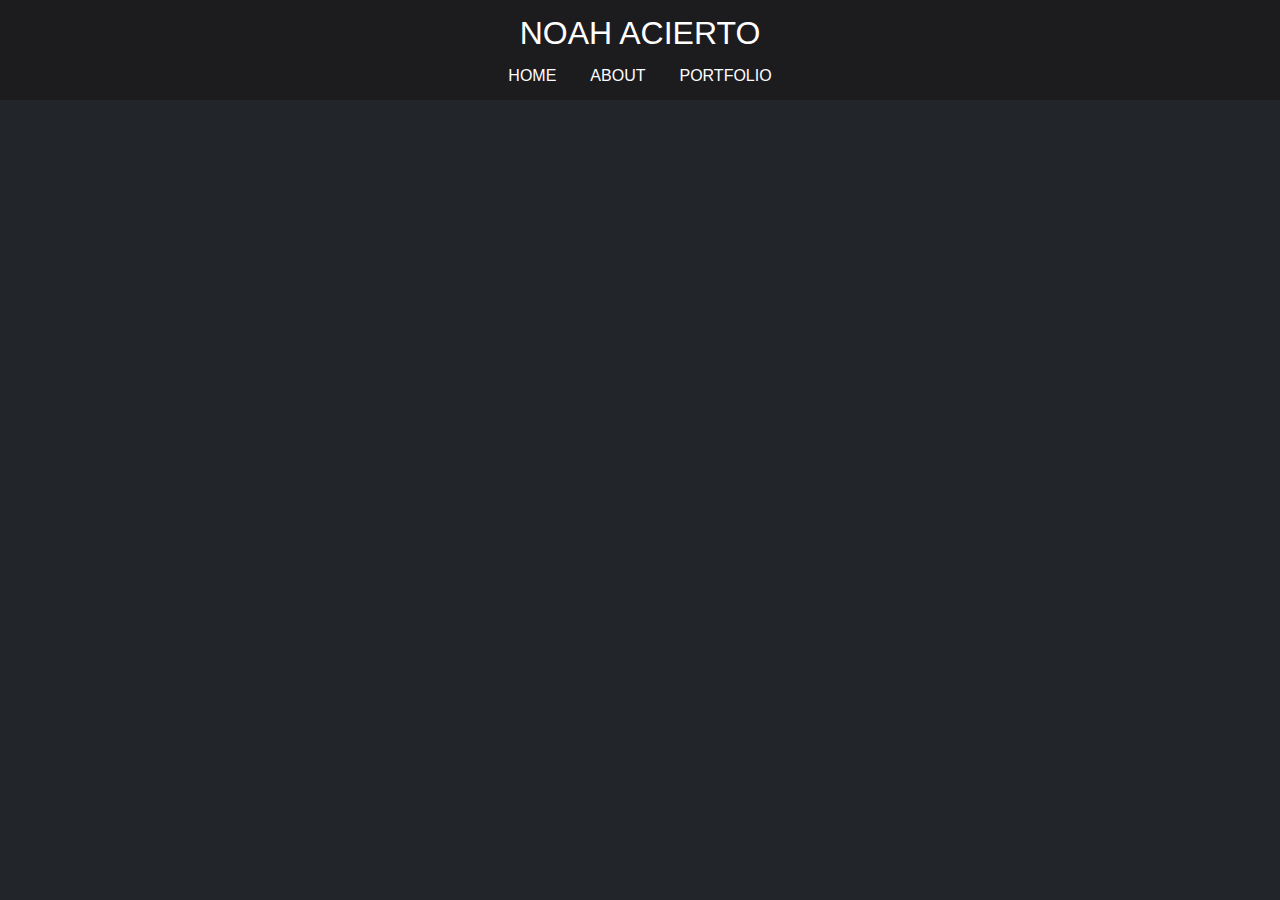
==== about.html @ daa8c6a4 "changes made" ====
<!DOCTYPE html>
<html lang="en">
<head>
    <meta charset="UTF-8">
    <meta name="viewport" content="width=device-width, initial-scale=1.0">
    <title>N.A. - about</title>
    <link rel="stylesheet" href="style.css">
</head>
<body>
    <nav>
        <section>
            <div id="titletext">
                <p>NOAH ACIERTO</p>
            </div>
            <div id="mainnav">
                <a href="index.html">HOME</a>
                <a href="about.html">ABOUT</a>
                <a href="portfolio.html">PORTFOLIO</a>
            </div>
        </section>
    </nav>
</body>
</html>
---- style.css ----
body {
    margin: 0;
    padding: 0;
    background-color: rgb(34, 37, 41);
}

nav {
    background-color: rgb(28, 28, 31);
    overflow: hidden;
}

div {
    padding: 15px;
}

p {
    margin: 0;
    color: rgb(255, 255, 255);
    font-size: xx-large;
    font-weight: 500;
    text-align: center;
    font-family: 'Segoe UI', Tahoma, Geneva, Verdana, sans-serif;
}

#mainnav {
    padding-top: 0px;
    text-align: center;
}

a {
    padding: 0px 15px;
    color: rgb(255, 255, 255);
    font-weight: 500;
    font-family: 'Segoe UI', Tahoma, Geneva, Verdana, sans-serif;
    text-decoration: none;
}

a:hover {
    transition: 0.3s ease 0s;
    color: rgb(255, 95, 95);
}
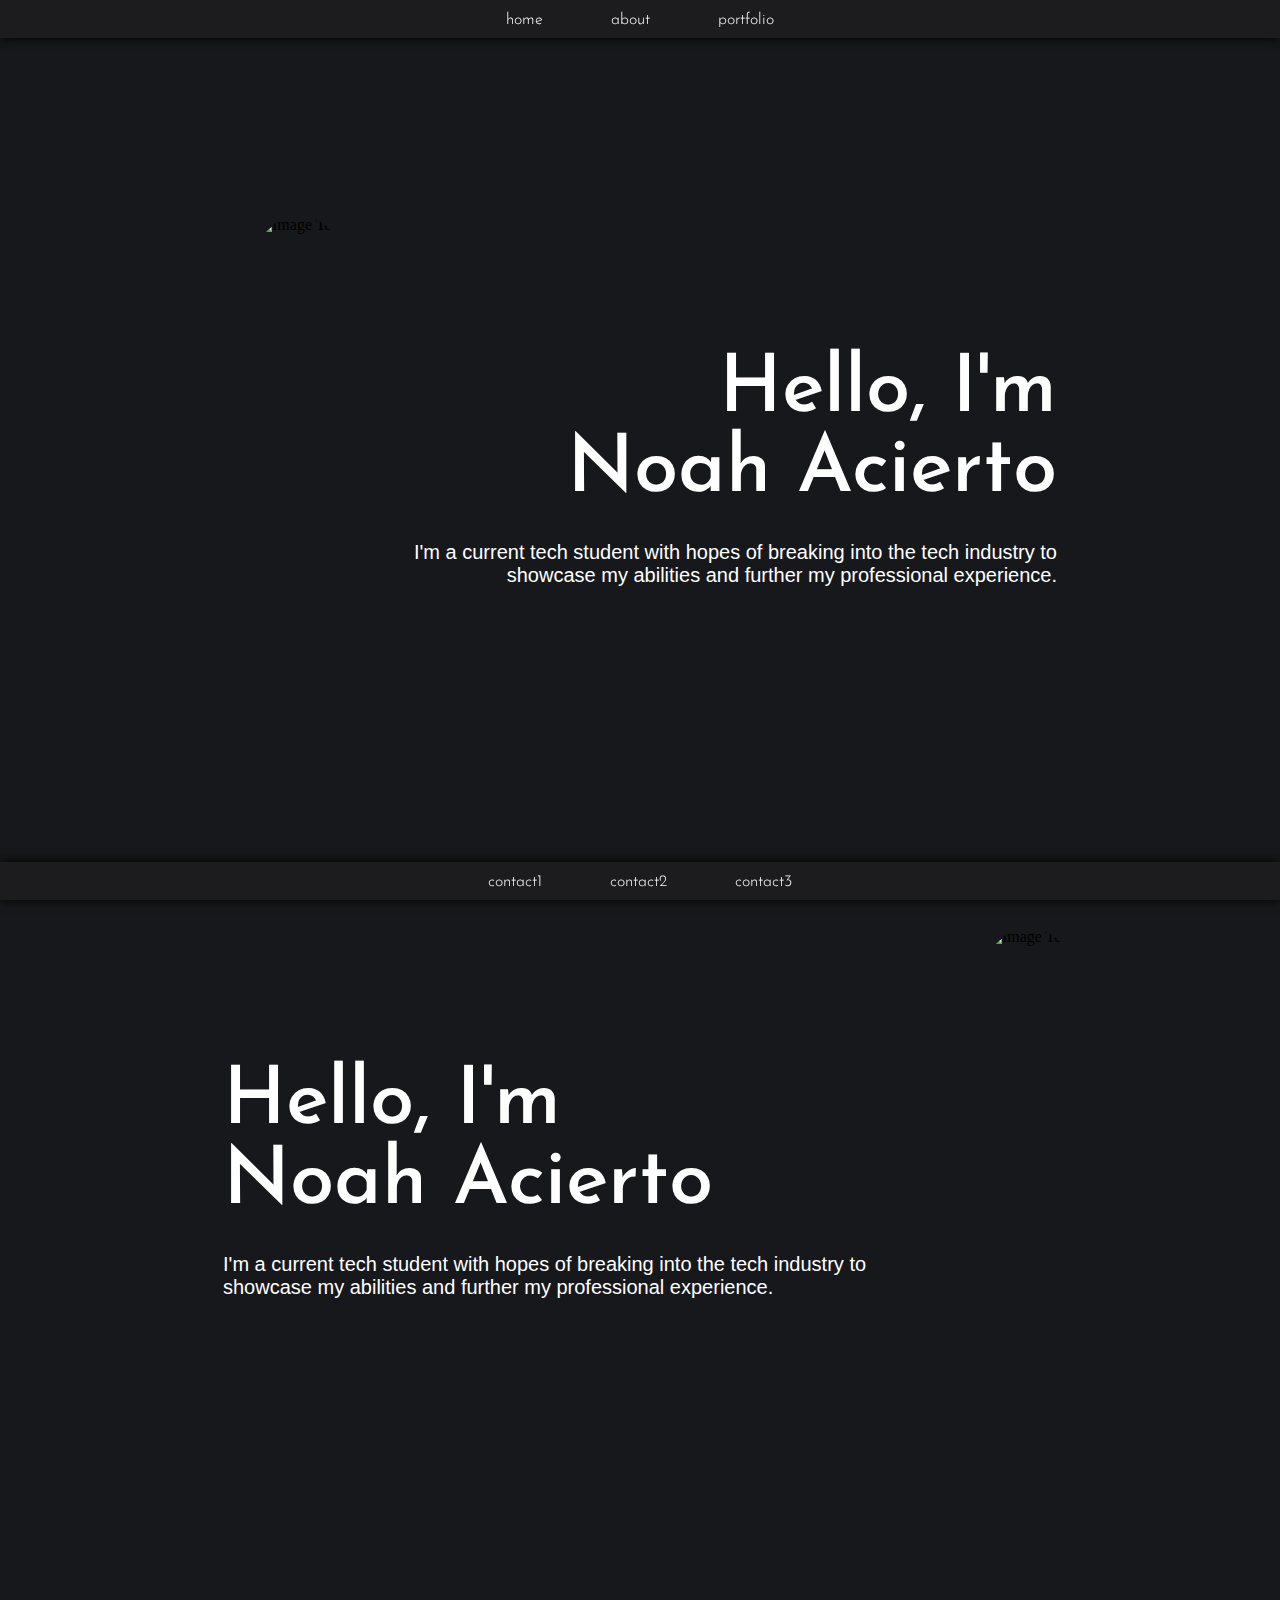
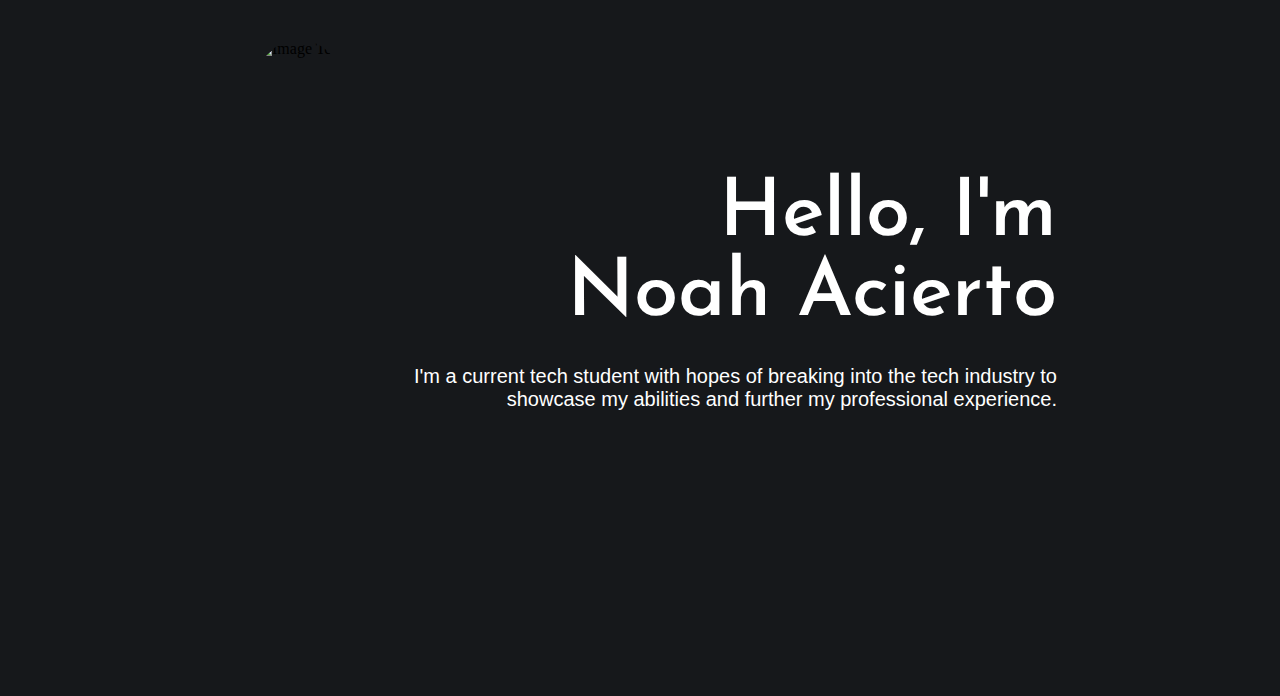
==== commit 537763cc: "general additions to about page" ====
--- a/about.html
+++ b/about.html
@@ -7,17 +7,72 @@
     <link rel="stylesheet" href="style.css">
 </head>
 <body>
-    <nav>
-        <section>
-            <div id="titletext">
-                <p>NOAH ACIERTO</p>
-            </div>
-            <div id="mainnav">
-                <a href="index.html">HOME</a>
-                <a href="about.html">ABOUT</a>
-                <a href="portfolio.html">PORTFOLIO</a>
-            </div>
-        </section>
-    </nav>
+    <head>
+        <!-- Fonts -->
+        <link rel="preconnect" href="https://fonts.googleapis.com">
+        <link rel="preconnect" href="https://fonts.gstatic.com" crossorigin>
+        <link href="https://fonts.googleapis.com/css2?family=Josefin+Sans:ital,wght@0,100..700;1,100..700&display=swap" rel="stylesheet">
+        <!-- Main Head Code -->
+        <meta charset="UTF-8">
+        <meta name="viewport" content="width=device-width, initial-scale=1.0">
+        <title>Home</title>
+        <link rel="stylesheet" href="style.css">
+    </head>
+    <body>
+        <nav>
+            <section>
+                <div id="mainnav">
+                    <a href="index.html">home</a>
+                    <a href="about.html">about</a>
+                    <a href="portfolio.html">portfolio</a>
+                </div>
+            </section>
+        </nav>
+    
+        <main>
+            <!-- about section one -->
+            <section> 
+                <div id="block">
+                    <img id="aphotoa" src="assets/codeimg.png" alt="Image Test">
+                    <h1 class="righttitle">Hello, I'm <br> Noah Acierto</h1>
+                    <p class="abox">
+                        I'm a current tech student with hopes of breaking into
+                        the tech industry to showcase my abilities and further my professional experience.
+                    </p>
+                </div>
+            </section>
+            <!-- about section two -->
+            <section>
+                <div id="block">
+                    <img id="aphotob" src="assets/codeimg.png" alt="Image Test">
+                    <h1 class="lefttitle">Hello, I'm <br> Noah Acierto</h1>
+                    <p class="bbox">
+                        I'm a current tech student with hopes of breaking into
+                        the tech industry to showcase my abilities and further my professional experience.
+                    </p>
+                </div>
+            </section>
+            <!-- about section three -->
+            <section>
+                <div id="block">
+                    <img id="aphotoc" src="assets/codeimg.png" alt="Image Test">
+                    <h1 class="righttitle">Hello, I'm <br> Noah Acierto</h1>
+                    <p class="abox">
+                        I'm a current tech student with hopes of breaking into
+                        the tech industry to showcase my abilities and further my professional experience.
+                    </p>
+                </div>
+            </section>
+        </main>
+    
+        <footer>
+            <section>
+                <div id="foot">
+                    <a href="about.html"_blank>contact1</a>
+                    <a href="about.html"_blank>contact2</a>
+                    <a href="about.html"_blank>contact3</a>
+                </div>
+            </section>
+        </footer>
 </body>
 </html>--- a/style.css
+++ b/style.css
@@ -2,41 +2,134 @@
 body {
     margin: 0;
     padding: 0;
-    background-color: rgb(34, 37, 41);
+    background-color: rgb(22, 24, 27);
 }
 
-nav {
+a {
+    padding: 0px 2em;
+    color: rgb(255, 255, 255);
+    font-weight: 300;
+    font-family: 'Josefin Sans', sans-serif;
+    text-decoration: none;
+}
+
+a:hover {
+    transition: 0.3s ease 0s;
+    color: rgb(102, 191, 243);
+}
+
+#foot {
+    text-align: center;
+    position: fixed;
+    left: 0em;
+    right: 0em;
+    bottom: 0em;
+    padding: 10px;
+    margin: 0px;
     background-color: rgb(28, 28, 31);
     overflow: hidden;
+    box-shadow: 0em 0em 0.65em 0em rgb(0, 0, 0);
 }
 
 div {
-    padding: 15px;
+    padding: 1em;
+}
+
+h2 {
+    margin: 0;
+    color: rgb(255, 255, 255);
+    font-size: xx-large;
+    text-align: center;
+    font-weight: 300;
+    font-family: 'Josefin Sans', sans-serif;
 }
 
 p {
     margin: 0;
     color: rgb(255, 255, 255);
-    font-size: xx-large;
-    font-weight: 500;
-    text-align: center;
     font-family: 'Segoe UI', Tahoma, Geneva, Verdana, sans-serif;
 }
 
-#mainnav {
-    padding-top: 0px;
-    text-align: center;
+#block {
+    margin: 10em 15% 10em 15%;
+    min-height: 20em;
+    overflow: hidden;
 }
 
-a {
-    padding: 0px 15px;
+.lefttitle {
+    padding: 15px;
+    margin: 2em 0em 0em 0em;
     color: rgb(255, 255, 255);
-    font-weight: 500;
-    font-family: 'Segoe UI', Tahoma, Geneva, Verdana, sans-serif;
-    text-decoration: none;
+    font-size: 5em;
+    text-align: left;
+    font-weight: 550;
+    font-family: 'Josefin Sans', sans-serif;
 }
 
-a:hover {
-    transition: 0.3s ease 0s;
-    color: rgb(255, 95, 95);
+.righttitle {
+    padding: 15px;
+    margin: 2em 0em 0em 0em;
+    color: rgb(255, 255, 255);
+    font-size: 5em;
+    text-align: right;
+    font-weight: 550;
+    font-family: 'Josefin Sans', sans-serif;
+}
+
+.homebox {
+    padding: 15px;
+    font-size: 20px;
+    text-align: left;
+    color: rgb(255, 255, 255);
+    font-family: 'Lucida Sans', 'Lucida Sans Regular', 'Lucida Grande', 'Lucida Sans Unicode', Geneva, Verdana, sans-serif;
+}
+
+#homephoto {
+    border-radius: 500px;
+    float: right;
+    margin: 2.5em 0em 0em 3em;
+    height: 30em;
+}
+
+#mainnav {
+    text-align: center;
+    position: fixed;
+    left: 0em;
+    right: 0em;
+    top: 0em;
+    padding: 10px;
+    margin: 0px;
+    background-color: rgb(28, 28, 31);
+    overflow: hidden;
+    box-shadow: 0em 0em 0.65em 0em rgb(0, 0, 0);
+}
+
+#aphotoa, #aphotoc {
+    border-radius: 500px;
+    float: left;
+    margin: 2.5em 0em 0em 3em;
+    height: 30em;
+}
+
+#aphotob {
+    border-radius: 500px;
+    float: right;
+    margin: 2.5em 0em 0em 3em;
+    height: 30em;
+}
+
+.bbox {
+    padding: 15px;
+    font-size: 20px;
+    text-align: left;
+    color: rgb(255, 255, 255);
+    font-family: 'Lucida Sans', 'Lucida Sans Regular', 'Lucida Grande', 'Lucida Sans Unicode', Geneva, Verdana, sans-serif;
+}
+
+.abox {
+    padding: 15px;
+    font-size: 20px;
+    text-align: right;
+    color: rgb(255, 255, 255);
+    font-family: 'Lucida Sans', 'Lucida Sans Regular', 'Lucida Grande', 'Lucida Sans Unicode', Geneva, Verdana, sans-serif;
 }--- a/style.css
+++ b/style.css
@@ -2,41 +2,134 @@
 body {
     margin: 0;
     padding: 0;
-    background-color: rgb(34, 37, 41);
+    background-color: rgb(22, 24, 27);
 }
 
-nav {
+a {
+    padding: 0px 2em;
+    color: rgb(255, 255, 255);
+    font-weight: 300;
+    font-family: 'Josefin Sans', sans-serif;
+    text-decoration: none;
+}
+
+a:hover {
+    transition: 0.3s ease 0s;
+    color: rgb(102, 191, 243);
+}
+
+#foot {
+    text-align: center;
+    position: fixed;
+    left: 0em;
+    right: 0em;
+    bottom: 0em;
+    padding: 10px;
+    margin: 0px;
     background-color: rgb(28, 28, 31);
     overflow: hidden;
+    box-shadow: 0em 0em 0.65em 0em rgb(0, 0, 0);
 }
 
 div {
-    padding: 15px;
+    padding: 1em;
+}
+
+h2 {
+    margin: 0;
+    color: rgb(255, 255, 255);
+    font-size: xx-large;
+    text-align: center;
+    font-weight: 300;
+    font-family: 'Josefin Sans', sans-serif;
 }
 
 p {
     margin: 0;
     color: rgb(255, 255, 255);
-    font-size: xx-large;
-    font-weight: 500;
-    text-align: center;
     font-family: 'Segoe UI', Tahoma, Geneva, Verdana, sans-serif;
 }
 
-#mainnav {
-    padding-top: 0px;
-    text-align: center;
+#block {
+    margin: 10em 15% 10em 15%;
+    min-height: 20em;
+    overflow: hidden;
 }
 
-a {
-    padding: 0px 15px;
+.lefttitle {
+    padding: 15px;
+    margin: 2em 0em 0em 0em;
     color: rgb(255, 255, 255);
-    font-weight: 500;
-    font-family: 'Segoe UI', Tahoma, Geneva, Verdana, sans-serif;
-    text-decoration: none;
+    font-size: 5em;
+    text-align: left;
+    font-weight: 550;
+    font-family: 'Josefin Sans', sans-serif;
 }
 
-a:hover {
-    transition: 0.3s ease 0s;
-    color: rgb(255, 95, 95);
+.righttitle {
+    padding: 15px;
+    margin: 2em 0em 0em 0em;
+    color: rgb(255, 255, 255);
+    font-size: 5em;
+    text-align: right;
+    font-weight: 550;
+    font-family: 'Josefin Sans', sans-serif;
+}
+
+.homebox {
+    padding: 15px;
+    font-size: 20px;
+    text-align: left;
+    color: rgb(255, 255, 255);
+    font-family: 'Lucida Sans', 'Lucida Sans Regular', 'Lucida Grande', 'Lucida Sans Unicode', Geneva, Verdana, sans-serif;
+}
+
+#homephoto {
+    border-radius: 500px;
+    float: right;
+    margin: 2.5em 0em 0em 3em;
+    height: 30em;
+}
+
+#mainnav {
+    text-align: center;
+    position: fixed;
+    left: 0em;
+    right: 0em;
+    top: 0em;
+    padding: 10px;
+    margin: 0px;
+    background-color: rgb(28, 28, 31);
+    overflow: hidden;
+    box-shadow: 0em 0em 0.65em 0em rgb(0, 0, 0);
+}
+
+#aphotoa, #aphotoc {
+    border-radius: 500px;
+    float: left;
+    margin: 2.5em 0em 0em 3em;
+    height: 30em;
+}
+
+#aphotob {
+    border-radius: 500px;
+    float: right;
+    margin: 2.5em 0em 0em 3em;
+    height: 30em;
+}
+
+.bbox {
+    padding: 15px;
+    font-size: 20px;
+    text-align: left;
+    color: rgb(255, 255, 255);
+    font-family: 'Lucida Sans', 'Lucida Sans Regular', 'Lucida Grande', 'Lucida Sans Unicode', Geneva, Verdana, sans-serif;
+}
+
+.abox {
+    padding: 15px;
+    font-size: 20px;
+    text-align: right;
+    color: rgb(255, 255, 255);
+    font-family: 'Lucida Sans', 'Lucida Sans Regular', 'Lucida Grande', 'Lucida Sans Unicode', Geneva, Verdana, sans-serif;
 }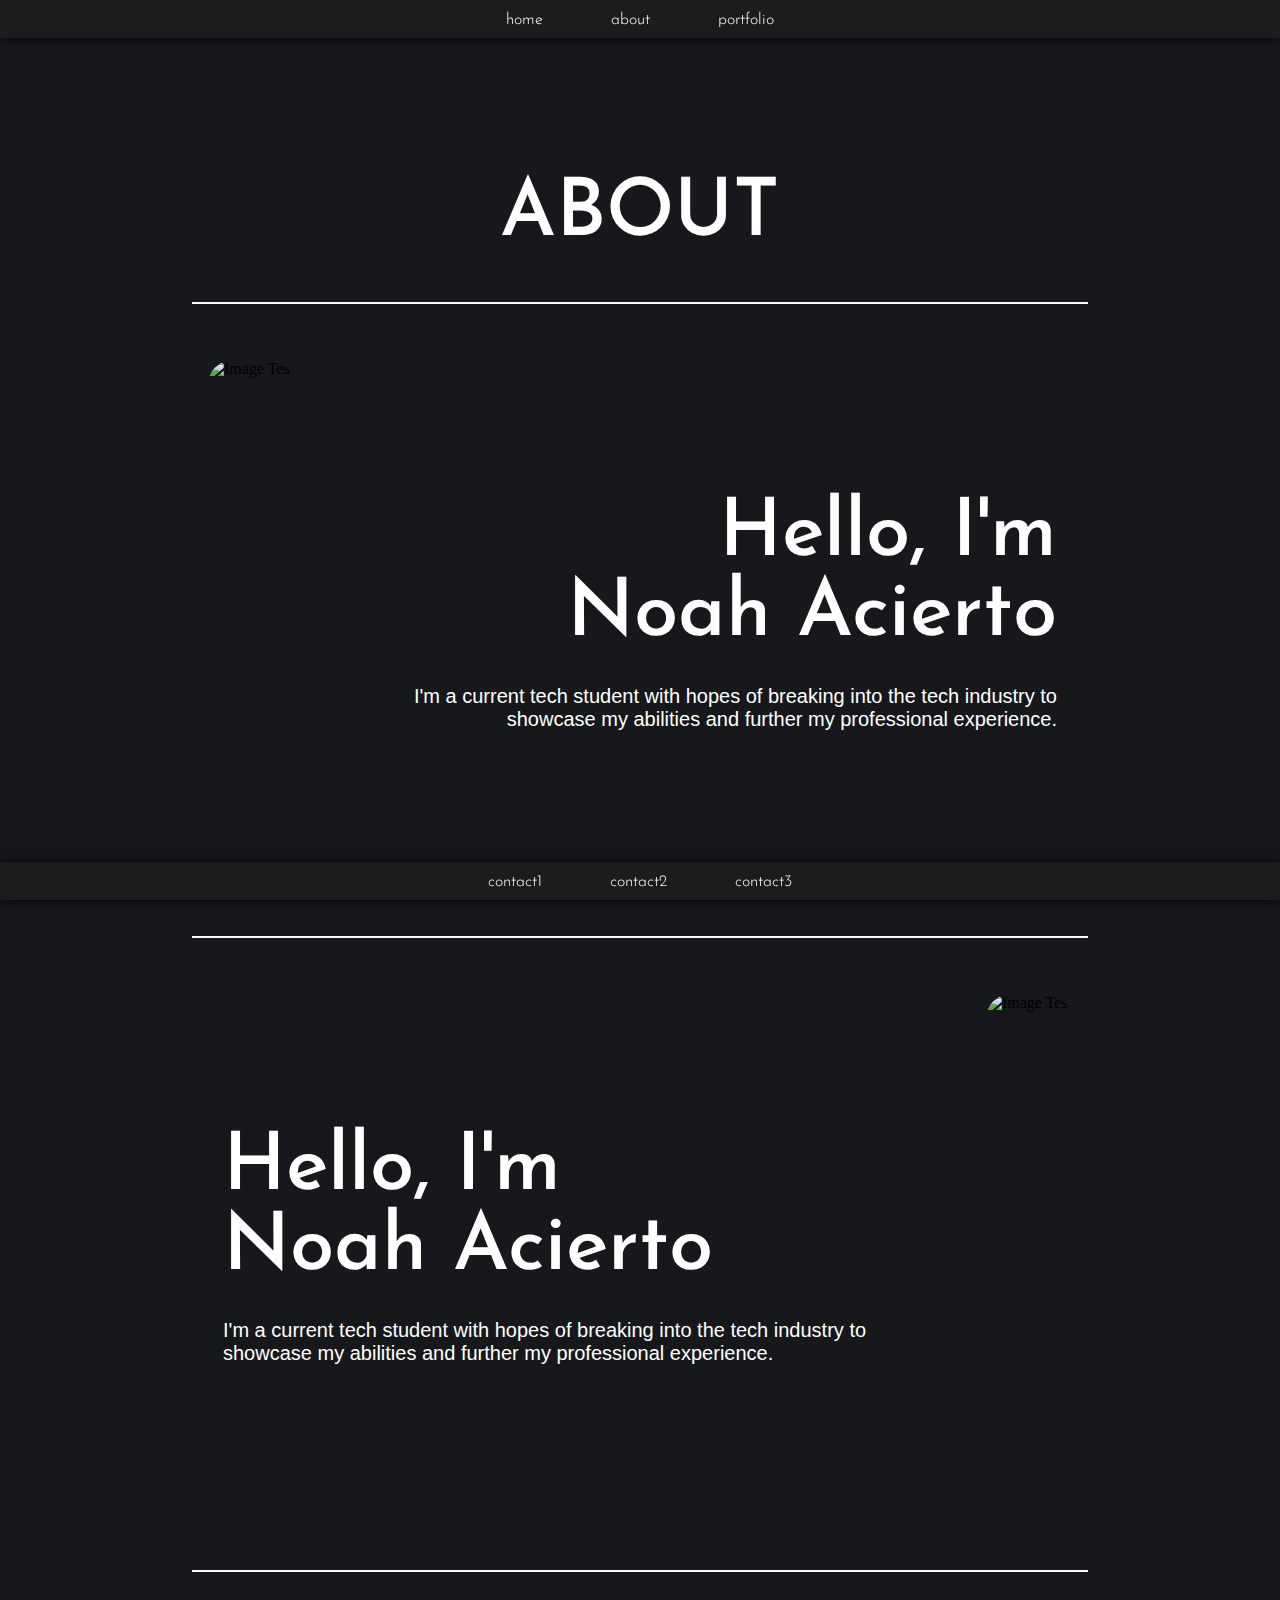
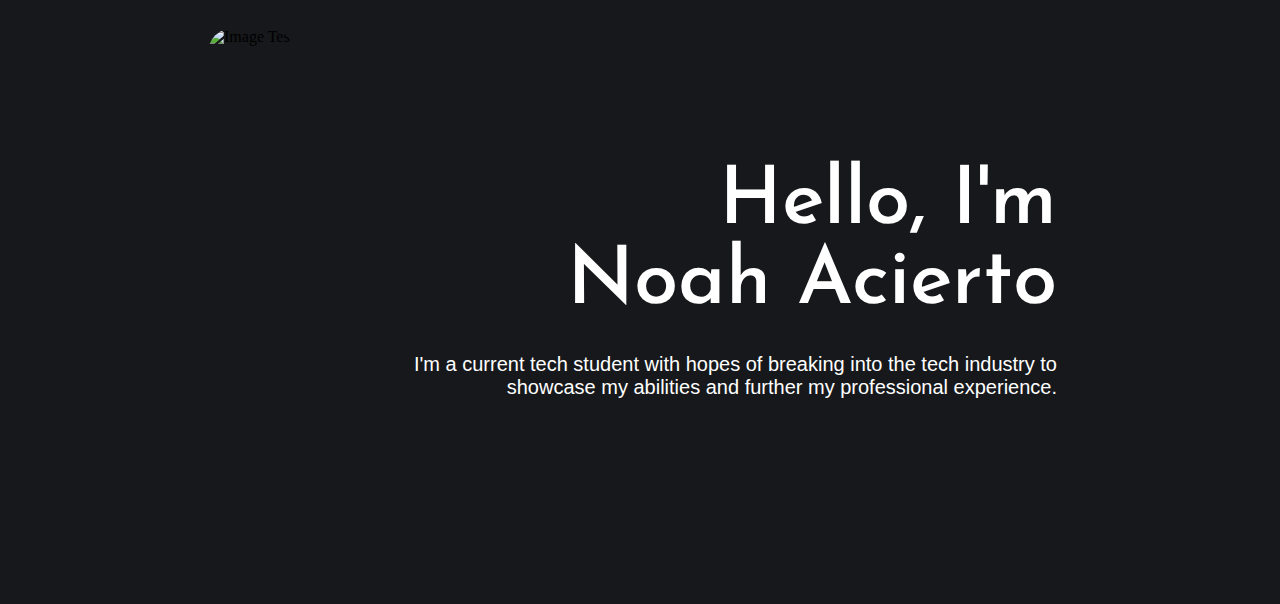
==== commit 44965b67: "changes made" ====
--- a/about.html
+++ b/about.html
@@ -30,9 +30,10 @@
         </nav>
     
         <main>
+            <h1>ABOUT</h1>
             <!-- about section one -->
             <section> 
-                <div id="block">
+                <div id="blockb">
                     <img id="aphotoa" src="assets/codeimg.png" alt="Image Test">
                     <h1 class="righttitle">Hello, I'm <br> Noah Acierto</h1>
                     <p class="abox">
@@ -43,7 +44,7 @@
             </section>
             <!-- about section two -->
             <section>
-                <div id="block">
+                <div id="blockb">
                     <img id="aphotob" src="assets/codeimg.png" alt="Image Test">
                     <h1 class="lefttitle">Hello, I'm <br> Noah Acierto</h1>
                     <p class="bbox">
@@ -54,7 +55,7 @@
             </section>
             <!-- about section three -->
             <section>
-                <div id="block">
+                <div id="blockb">
                     <img id="aphotoc" src="assets/codeimg.png" alt="Image Test">
                     <h1 class="righttitle">Hello, I'm <br> Noah Acierto</h1>
                     <p class="abox">
--- a/style.css
+++ b/style.css
@@ -56,6 +56,16 @@
     overflow: hidden;
 }
 
+h1 {
+    padding: 15px;
+    margin: 2em 0em 0em 0em;
+    color: rgb(255, 255, 255);
+    font-size: 5em;
+    text-align: center;
+    font-weight: 550;
+    font-family: 'Josefin Sans', sans-serif;
+}
+
 .lefttitle {
     padding: 15px;
     margin: 2em 0em 0em 0em;
@@ -104,15 +114,22 @@
     box-shadow: 0em 0em 0.65em 0em rgb(0, 0, 0);
 }
 
+#blockb {
+    border-top: 2px solid rgb(255,255,255);
+    margin: 2em 15% 5em 15%;
+    min-height: 20em;
+    overflow: hidden;
+}
+
 #aphotoa, #aphotoc {
-    border-radius: 500px;
+    border-radius: 25px;
     float: left;
-    margin: 2.5em 0em 0em 3em;
+    margin: 2.5em 3em 0em 0em;
     height: 30em;
 }
 
 #aphotob {
-    border-radius: 500px;
+    border-radius: 25px;
     float: right;
     margin: 2.5em 0em 0em 3em;
     height: 30em;
--- a/style.css
+++ b/style.css
@@ -56,6 +56,16 @@
     overflow: hidden;
 }
 
+h1 {
+    padding: 15px;
+    margin: 2em 0em 0em 0em;
+    color: rgb(255, 255, 255);
+    font-size: 5em;
+    text-align: center;
+    font-weight: 550;
+    font-family: 'Josefin Sans', sans-serif;
+}
+
 .lefttitle {
     padding: 15px;
     margin: 2em 0em 0em 0em;
@@ -104,15 +114,22 @@
     box-shadow: 0em 0em 0.65em 0em rgb(0, 0, 0);
 }
 
+#blockb {
+    border-top: 2px solid rgb(255,255,255);
+    margin: 2em 15% 5em 15%;
+    min-height: 20em;
+    overflow: hidden;
+}
+
 #aphotoa, #aphotoc {
-    border-radius: 500px;
+    border-radius: 25px;
     float: left;
-    margin: 2.5em 0em 0em 3em;
+    margin: 2.5em 3em 0em 0em;
     height: 30em;
 }
 
 #aphotob {
-    border-radius: 500px;
+    border-radius: 25px;
     float: right;
     margin: 2.5em 0em 0em 3em;
     height: 30em;
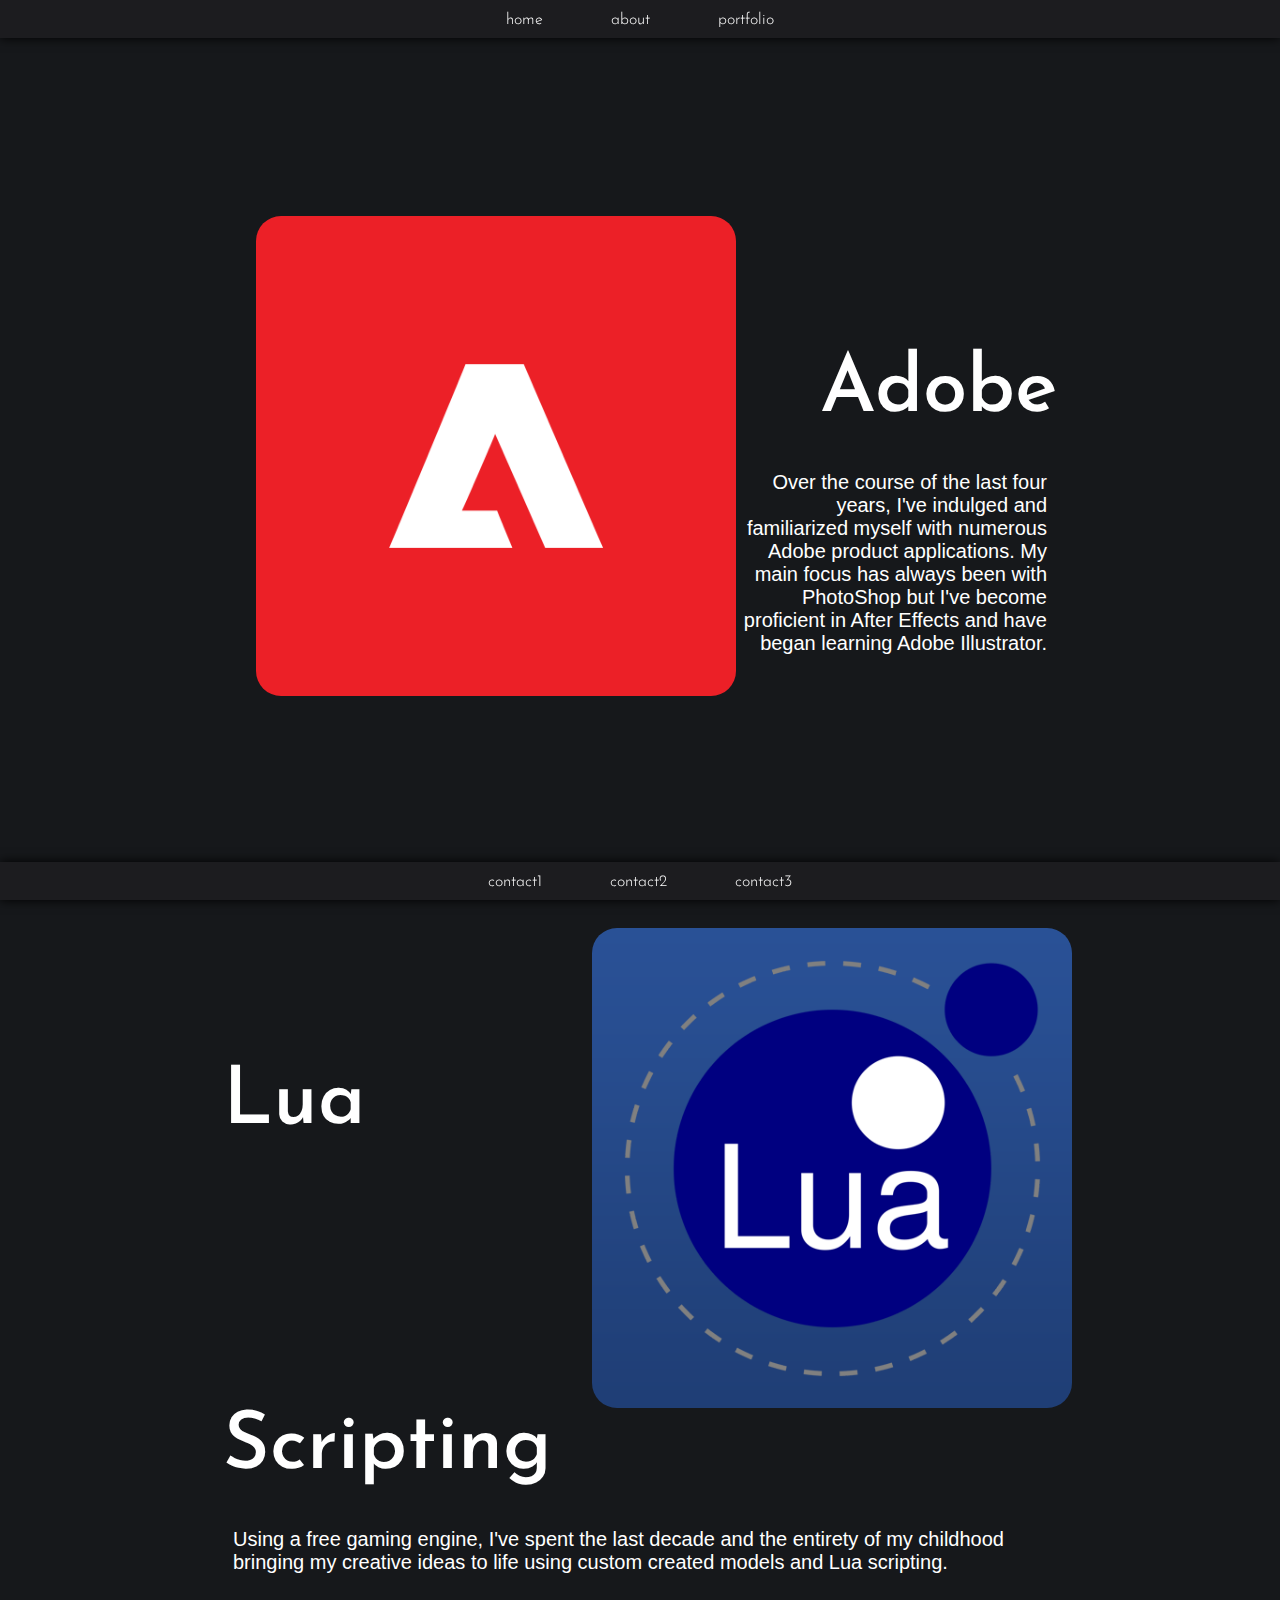
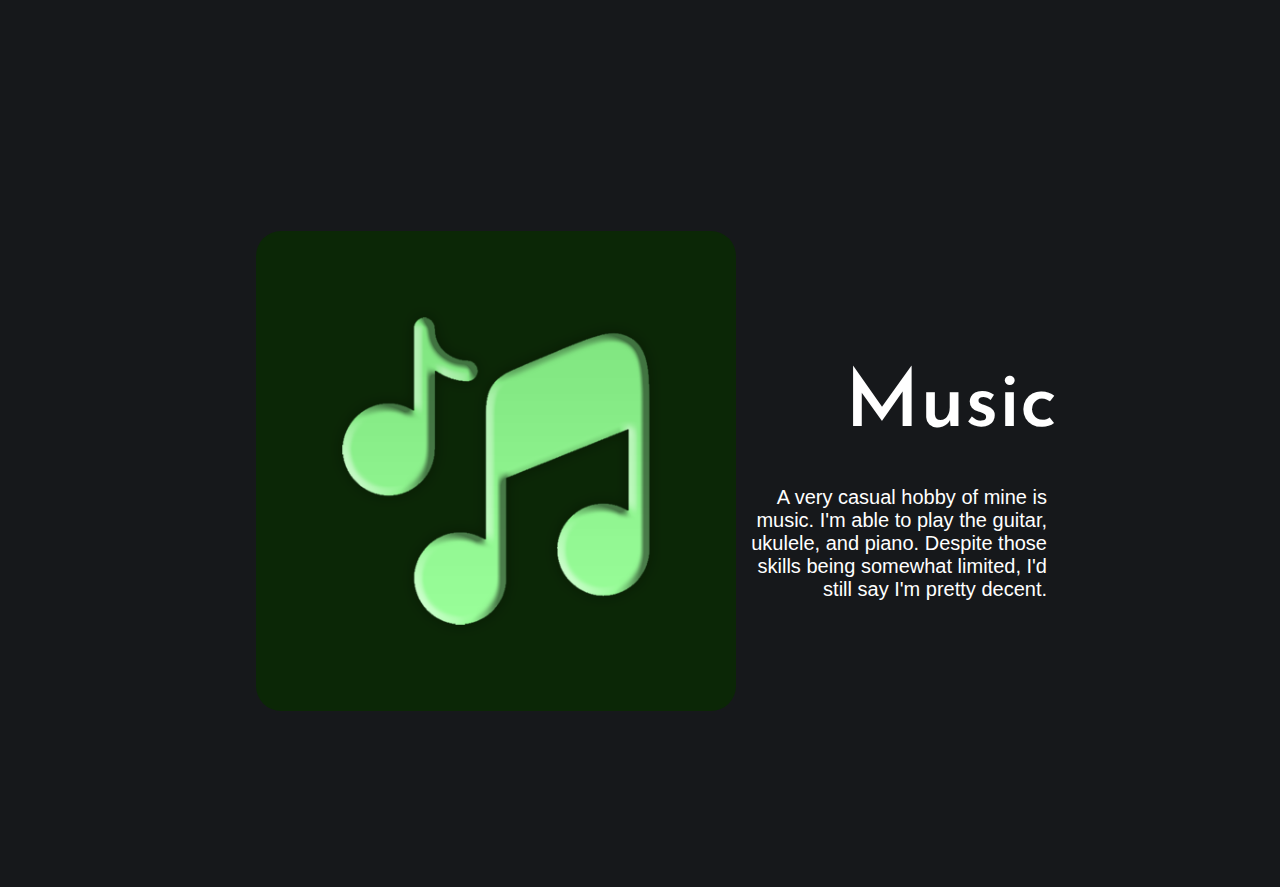
==== commit 8ff0f9ef: "finished about page, added all descriptions and images accordingly" ====
--- a/about.html
+++ b/about.html
@@ -30,37 +30,38 @@
         </nav>
     
         <main>
-            <h1>ABOUT</h1>
             <!-- about section one -->
             <section> 
-                <div id="blockb">
-                    <img id="aphotoa" src="assets/codeimg.png" alt="Image Test">
-                    <h1 class="righttitle">Hello, I'm <br> Noah Acierto</h1>
+                <div id="block">
+                    <img id="aphotoa" src="assets/AdobeLogo.png" alt="Image Test">
+                    <h1 class="righttitle">Adobe</h1>
                     <p class="abox">
-                        I'm a current tech student with hopes of breaking into
-                        the tech industry to showcase my abilities and further my professional experience.
+                        Over the course of the last four years, I've indulged and familiarized myself with numerous
+                        Adobe product applications. My main focus has always been with PhotoShop but I've become proficient
+                        in After Effects and have began learning Adobe Illustrator.
                     </p>
                 </div>
             </section>
             <!-- about section two -->
             <section>
-                <div id="blockb">
-                    <img id="aphotob" src="assets/codeimg.png" alt="Image Test">
-                    <h1 class="lefttitle">Hello, I'm <br> Noah Acierto</h1>
+                <div id="block">
+                    <img id="aphotob" src="assets/LuaLogo.png" alt="Image Test">
+                    <h1 class="lefttitle">Lua Scripting</h1>
                     <p class="bbox">
-                        I'm a current tech student with hopes of breaking into
-                        the tech industry to showcase my abilities and further my professional experience.
+                        Using a free gaming engine, I've spent the last decade and the entirety of my childhood bringing my
+                        creative ideas to life using custom created models and Lua scripting.
                     </p>
                 </div>
             </section>
             <!-- about section three -->
             <section>
-                <div id="blockb">
-                    <img id="aphotoc" src="assets/codeimg.png" alt="Image Test">
-                    <h1 class="righttitle">Hello, I'm <br> Noah Acierto</h1>
+                <div id="block">
+                    <img id="aphotoc" src="assets/Music.png" alt="Image Test">
+                    <h1 class="righttitle">Music</h1>
                     <p class="abox">
-                        I'm a current tech student with hopes of breaking into
-                        the tech industry to showcase my abilities and further my professional experience.
+                        A very casual hobby of mine is music. I'm able to play the guitar,
+                        ukulele, and piano. Despite those skills being somewhat limited, I'd still
+                        say I'm pretty decent.
                     </p>
                 </div>
             </section>
--- a/style.css
+++ b/style.css
@@ -56,16 +56,6 @@
     overflow: hidden;
 }
 
-h1 {
-    padding: 15px;
-    margin: 2em 0em 0em 0em;
-    color: rgb(255, 255, 255);
-    font-size: 5em;
-    text-align: center;
-    font-weight: 550;
-    font-family: 'Josefin Sans', sans-serif;
-}
-
 .lefttitle {
     padding: 15px;
     margin: 2em 0em 0em 0em;
@@ -114,17 +104,10 @@
     box-shadow: 0em 0em 0.65em 0em rgb(0, 0, 0);
 }
 
-#blockb {
-    border-top: 2px solid rgb(255,255,255);
-    margin: 2em 15% 5em 15%;
-    min-height: 20em;
-    overflow: hidden;
-}
-
 #aphotoa, #aphotoc {
     border-radius: 25px;
     float: left;
-    margin: 2.5em 3em 0em 0em;
+    margin: 2.5em 0em 0em 3em;
     height: 30em;
 }
 
@@ -136,7 +119,7 @@
 }
 
 .bbox {
-    padding: 15px;
+    padding: 25px;
     font-size: 20px;
     text-align: left;
     color: rgb(255, 255, 255);
@@ -144,7 +127,7 @@
 }
 
 .abox {
-    padding: 15px;
+    padding: 25px;
     font-size: 20px;
     text-align: right;
     color: rgb(255, 255, 255);
--- a/style.css
+++ b/style.css
@@ -56,16 +56,6 @@
     overflow: hidden;
 }
 
-h1 {
-    padding: 15px;
-    margin: 2em 0em 0em 0em;
-    color: rgb(255, 255, 255);
-    font-size: 5em;
-    text-align: center;
-    font-weight: 550;
-    font-family: 'Josefin Sans', sans-serif;
-}
-
 .lefttitle {
     padding: 15px;
     margin: 2em 0em 0em 0em;
@@ -114,17 +104,10 @@
     box-shadow: 0em 0em 0.65em 0em rgb(0, 0, 0);
 }
 
-#blockb {
-    border-top: 2px solid rgb(255,255,255);
-    margin: 2em 15% 5em 15%;
-    min-height: 20em;
-    overflow: hidden;
-}
-
 #aphotoa, #aphotoc {
     border-radius: 25px;
     float: left;
-    margin: 2.5em 3em 0em 0em;
+    margin: 2.5em 0em 0em 3em;
     height: 30em;
 }
 
@@ -136,7 +119,7 @@
 }
 
 .bbox {
-    padding: 15px;
+    padding: 25px;
     font-size: 20px;
     text-align: left;
     color: rgb(255, 255, 255);
@@ -144,7 +127,7 @@
 }
 
 .abox {
-    padding: 15px;
+    padding: 25px;
     font-size: 20px;
     text-align: right;
     color: rgb(255, 255, 255);
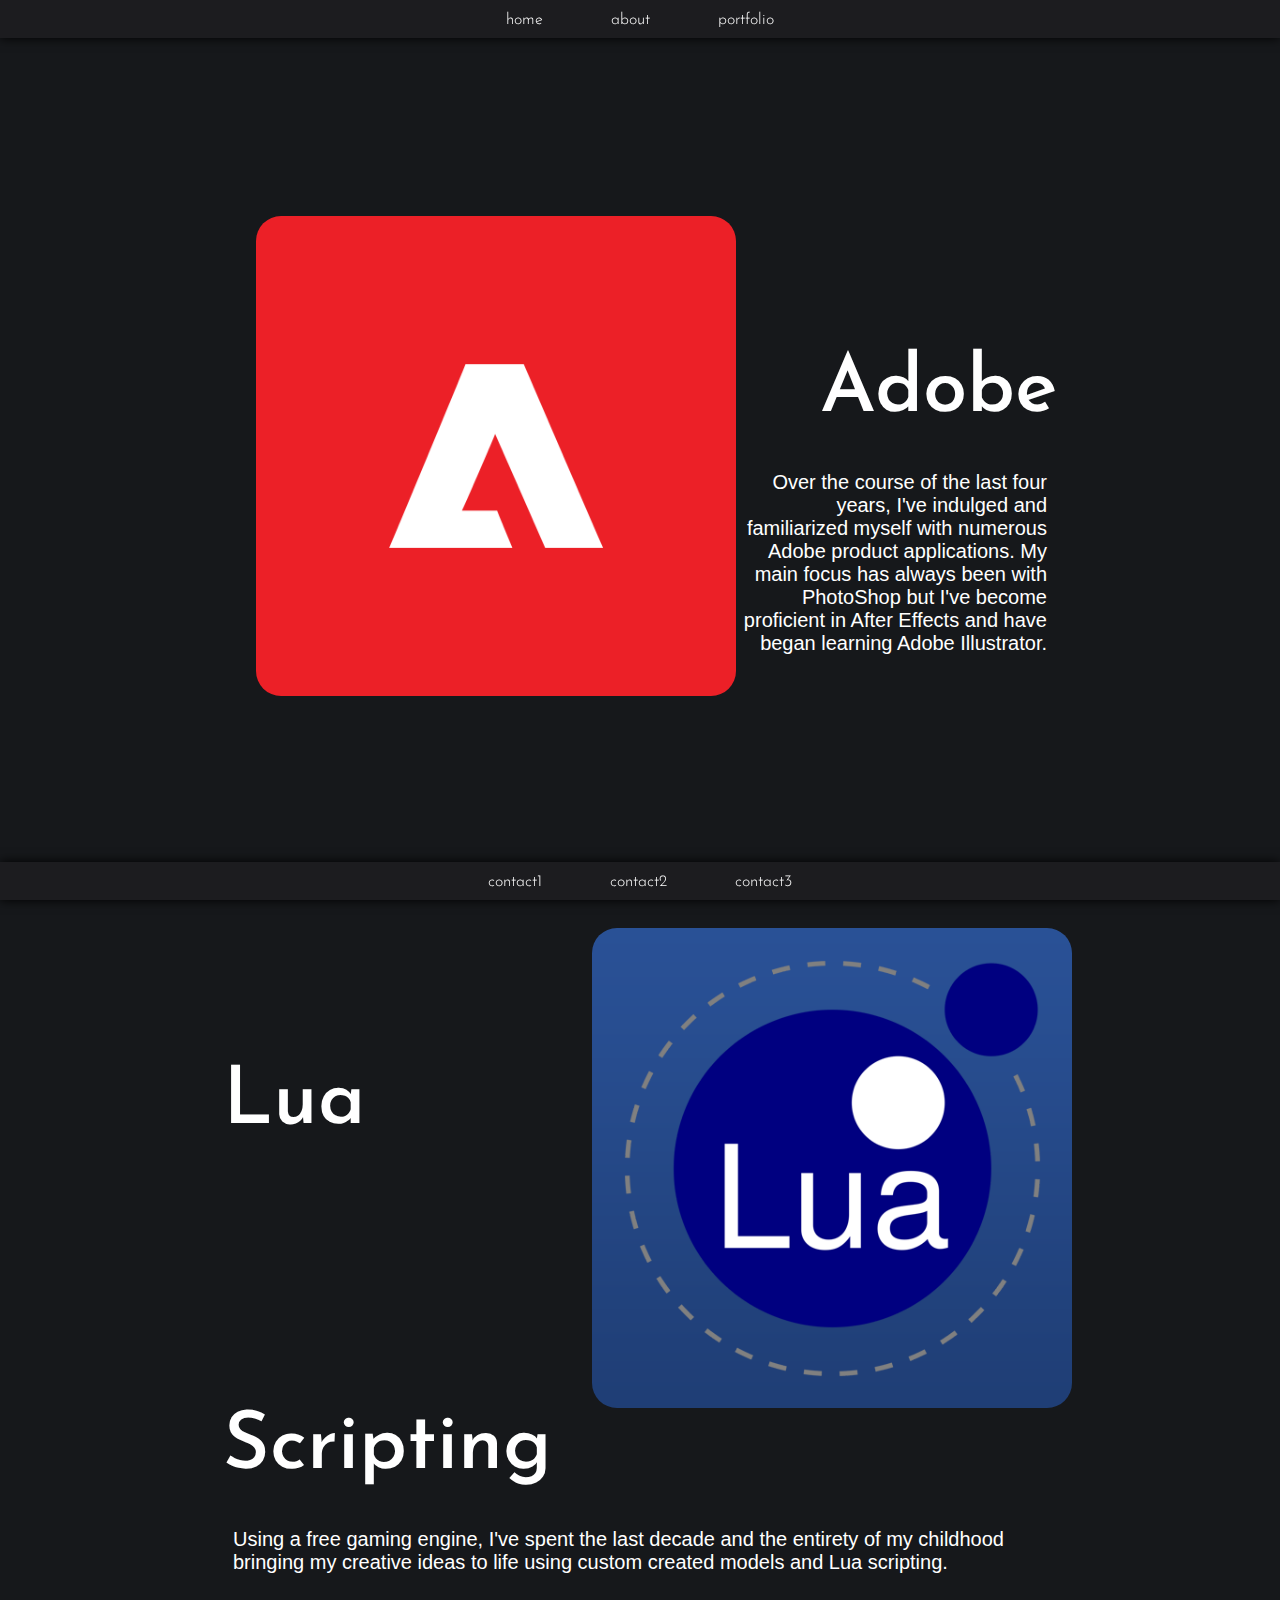
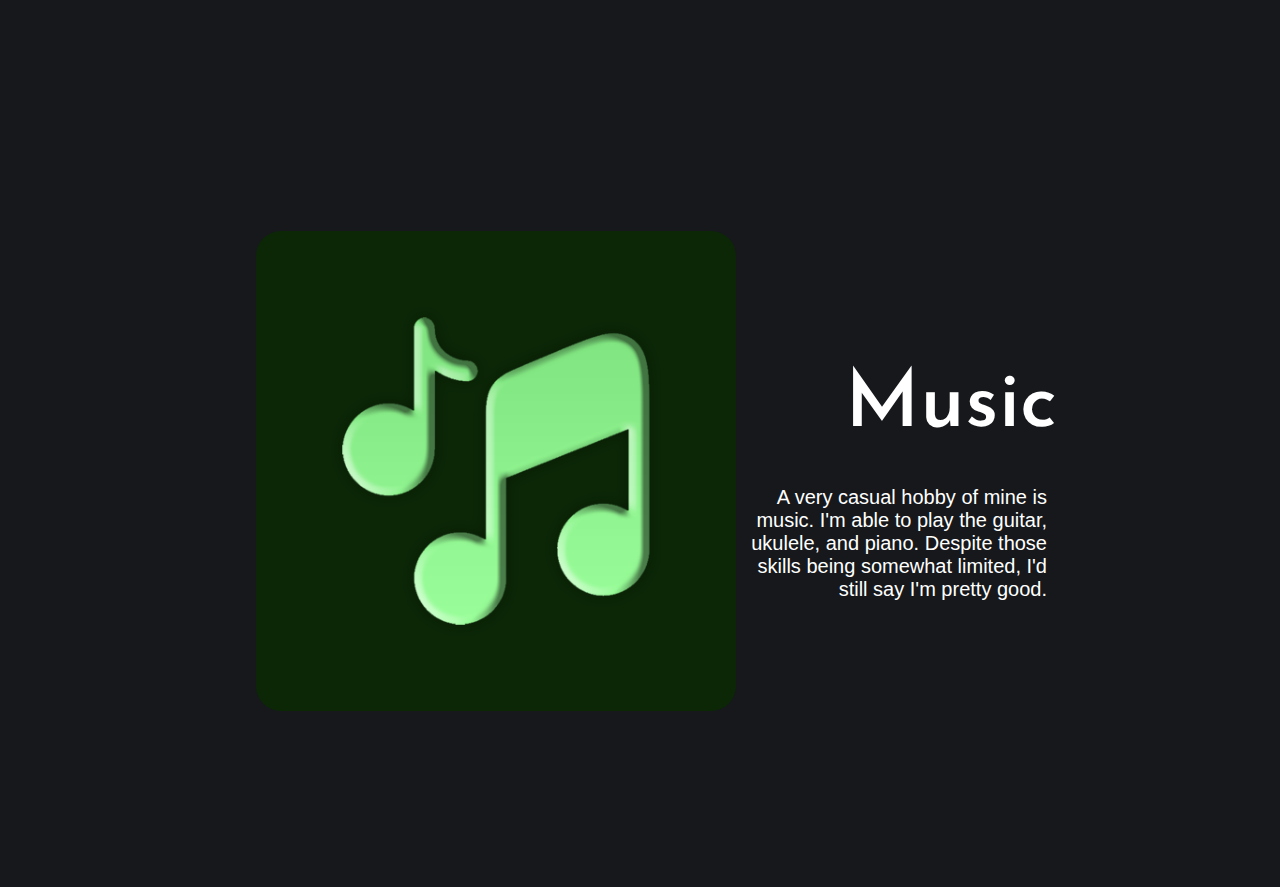
==== commit d8e62095: "finished about page" ====
--- a/about.html
+++ b/about.html
@@ -61,7 +61,7 @@
                     <p class="abox">
                         A very casual hobby of mine is music. I'm able to play the guitar,
                         ukulele, and piano. Despite those skills being somewhat limited, I'd still
-                        say I'm pretty decent.
+                        say I'm pretty good.
                     </p>
                 </div>
             </section>
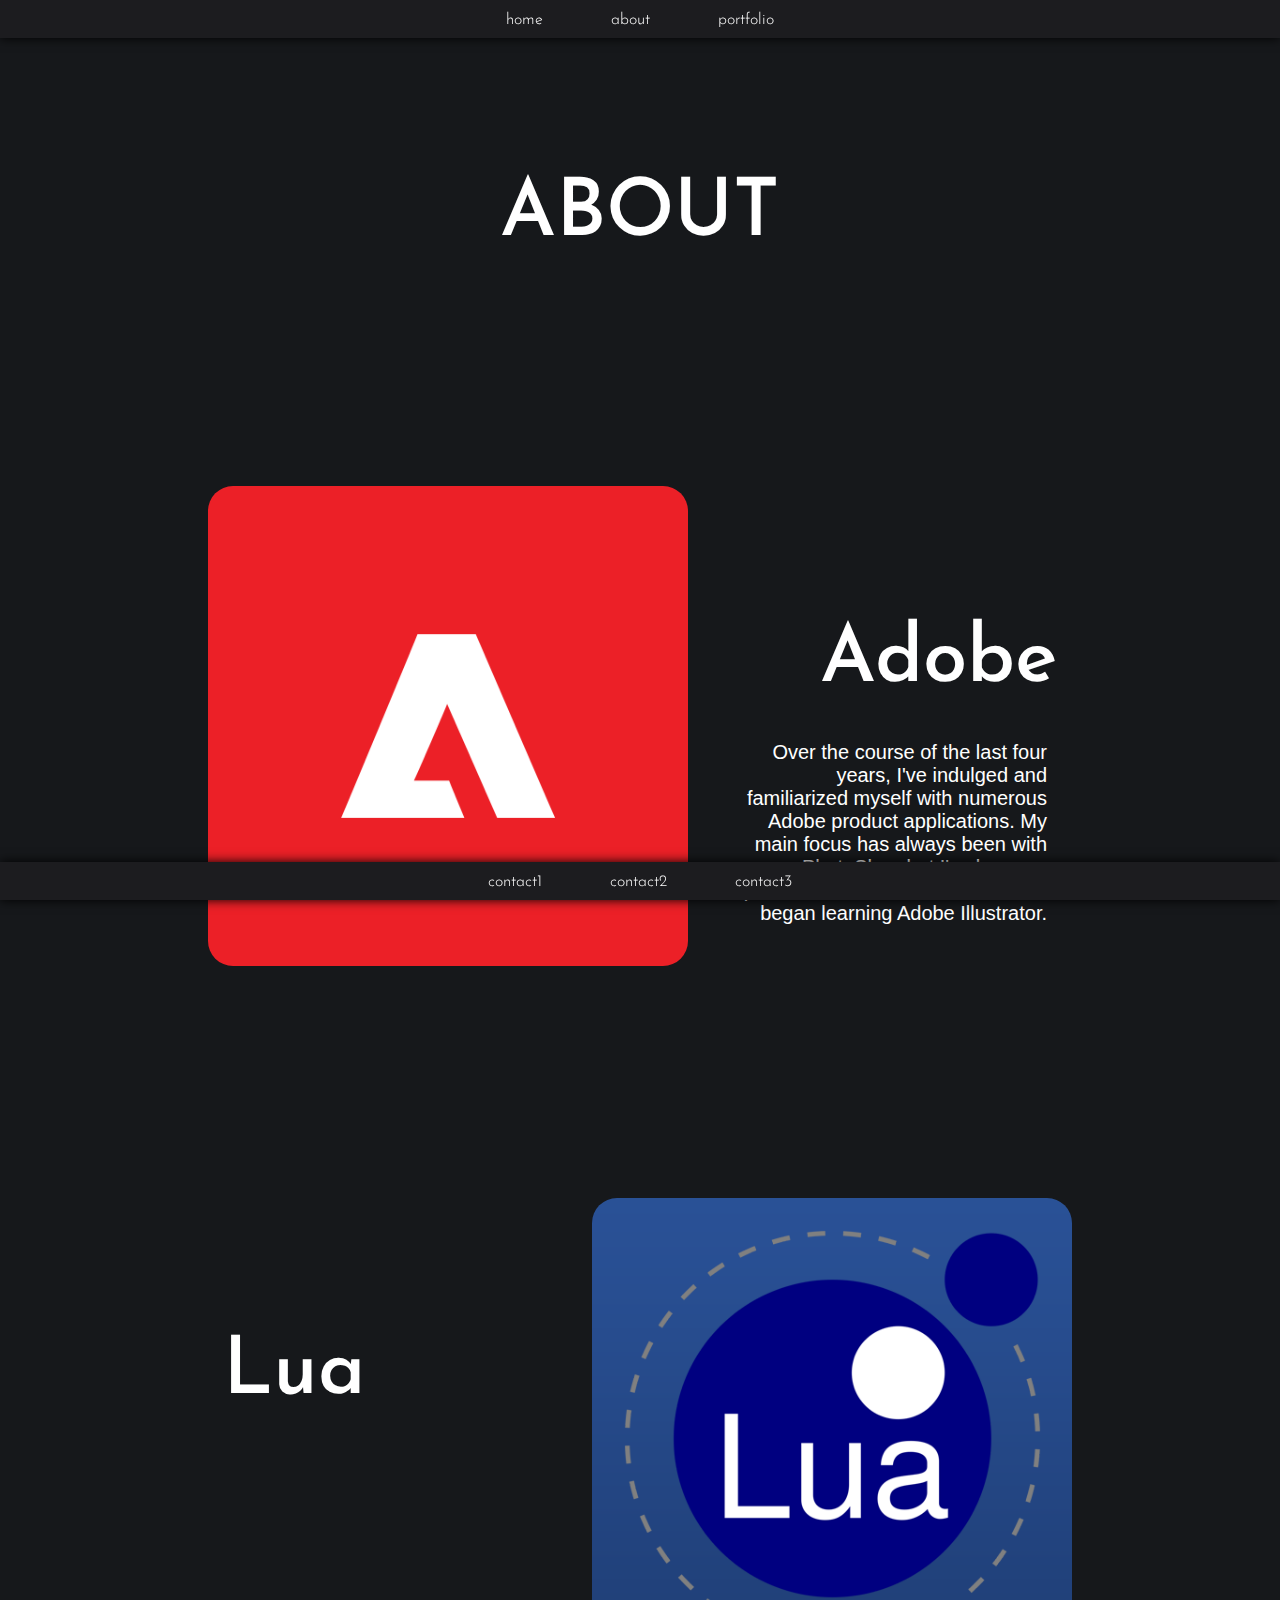
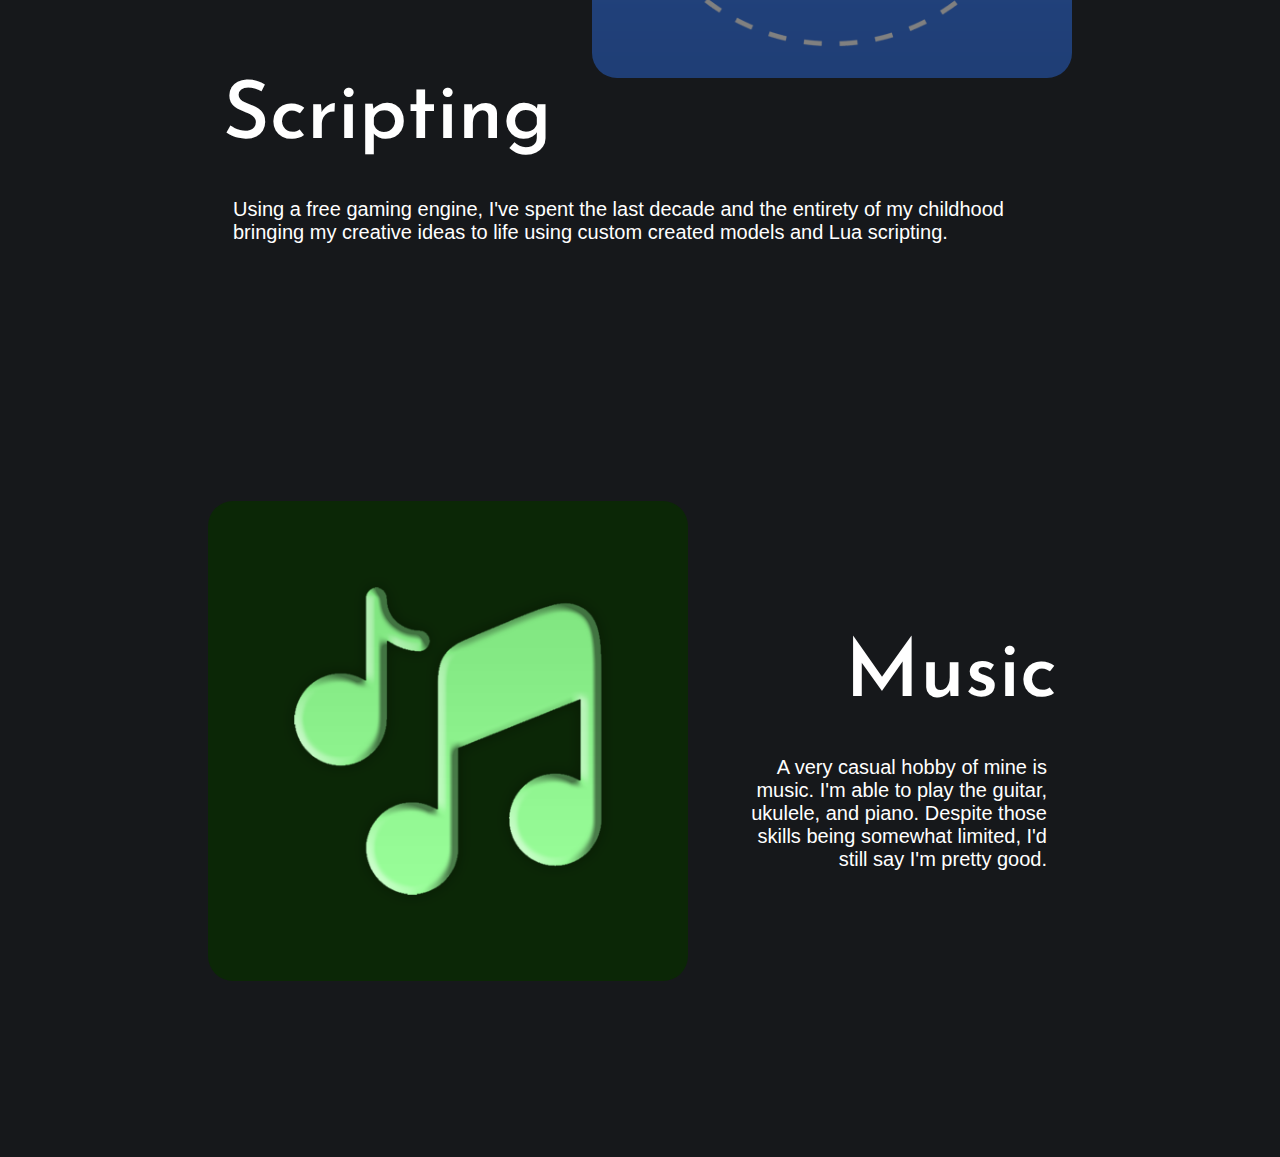
==== commit 3678c31f: "Merge branch 'main' into style-about-editor" ====
--- a/about.html
+++ b/about.html
@@ -30,6 +30,7 @@
         </nav>
     
         <main>
+            <h1>ABOUT</h1>
             <!-- about section one -->
             <section> 
                 <div id="block">
--- a/style.css
+++ b/style.css
@@ -56,6 +56,16 @@
     overflow: hidden;
 }
 
+h1 {
+    padding: 15px;
+    margin: 2em 0em 0em 0em;
+    color: rgb(255, 255, 255);
+    font-size: 5em;
+    text-align: center;
+    font-weight: 550;
+    font-family: 'Josefin Sans', sans-serif;
+}
+
 .lefttitle {
     padding: 15px;
     margin: 2em 0em 0em 0em;
@@ -104,10 +114,17 @@
     box-shadow: 0em 0em 0.65em 0em rgb(0, 0, 0);
 }
 
+#blockb {
+    border-top: 2px solid rgb(255,255,255);
+    margin: 2em 15% 5em 15%;
+    min-height: 20em;
+    overflow: hidden;
+}
+
 #aphotoa, #aphotoc {
     border-radius: 25px;
     float: left;
-    margin: 2.5em 0em 0em 3em;
+    margin: 2.5em 3em 0em 0em;
     height: 30em;
 }
 
--- a/style.css
+++ b/style.css
@@ -56,6 +56,16 @@
     overflow: hidden;
 }
 
+h1 {
+    padding: 15px;
+    margin: 2em 0em 0em 0em;
+    color: rgb(255, 255, 255);
+    font-size: 5em;
+    text-align: center;
+    font-weight: 550;
+    font-family: 'Josefin Sans', sans-serif;
+}
+
 .lefttitle {
     padding: 15px;
     margin: 2em 0em 0em 0em;
@@ -104,10 +114,17 @@
     box-shadow: 0em 0em 0.65em 0em rgb(0, 0, 0);
 }
 
+#blockb {
+    border-top: 2px solid rgb(255,255,255);
+    margin: 2em 15% 5em 15%;
+    min-height: 20em;
+    overflow: hidden;
+}
+
 #aphotoa, #aphotoc {
     border-radius: 25px;
     float: left;
-    margin: 2.5em 0em 0em 3em;
+    margin: 2.5em 3em 0em 0em;
     height: 30em;
 }
 
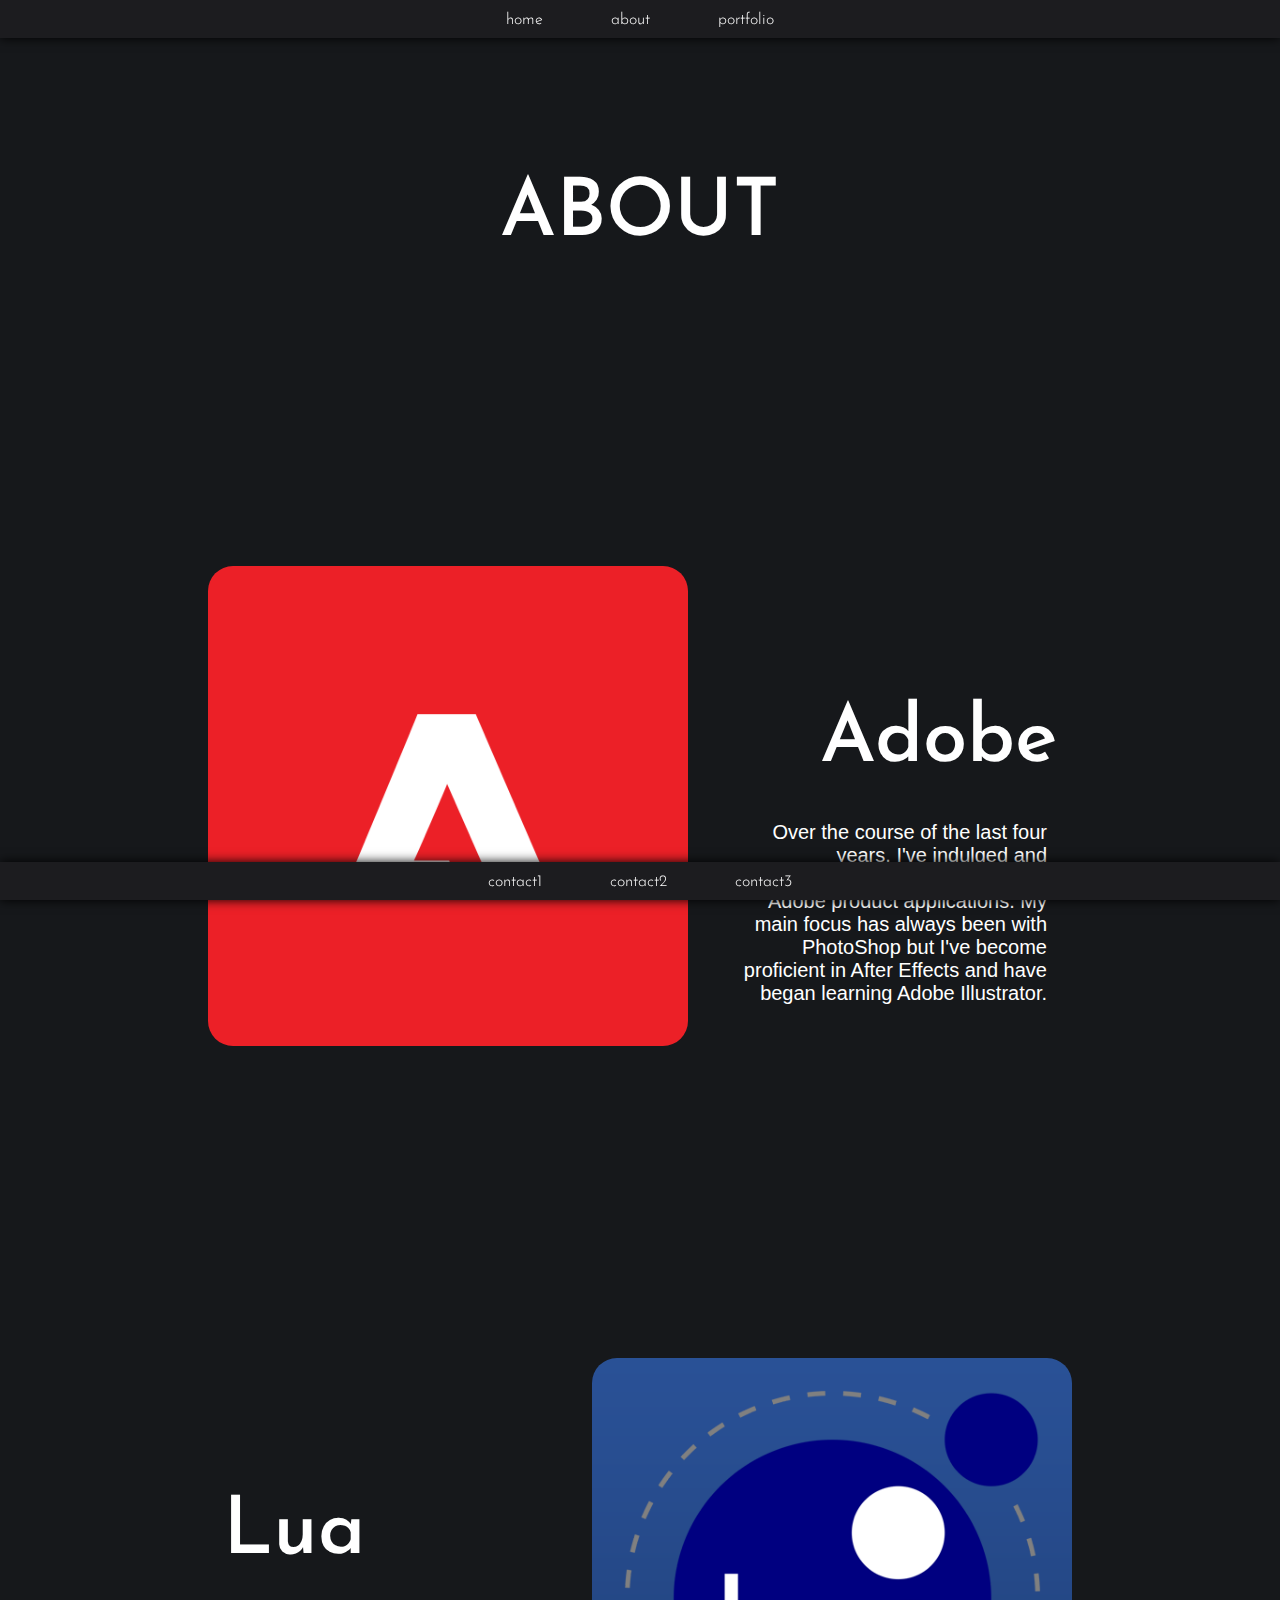
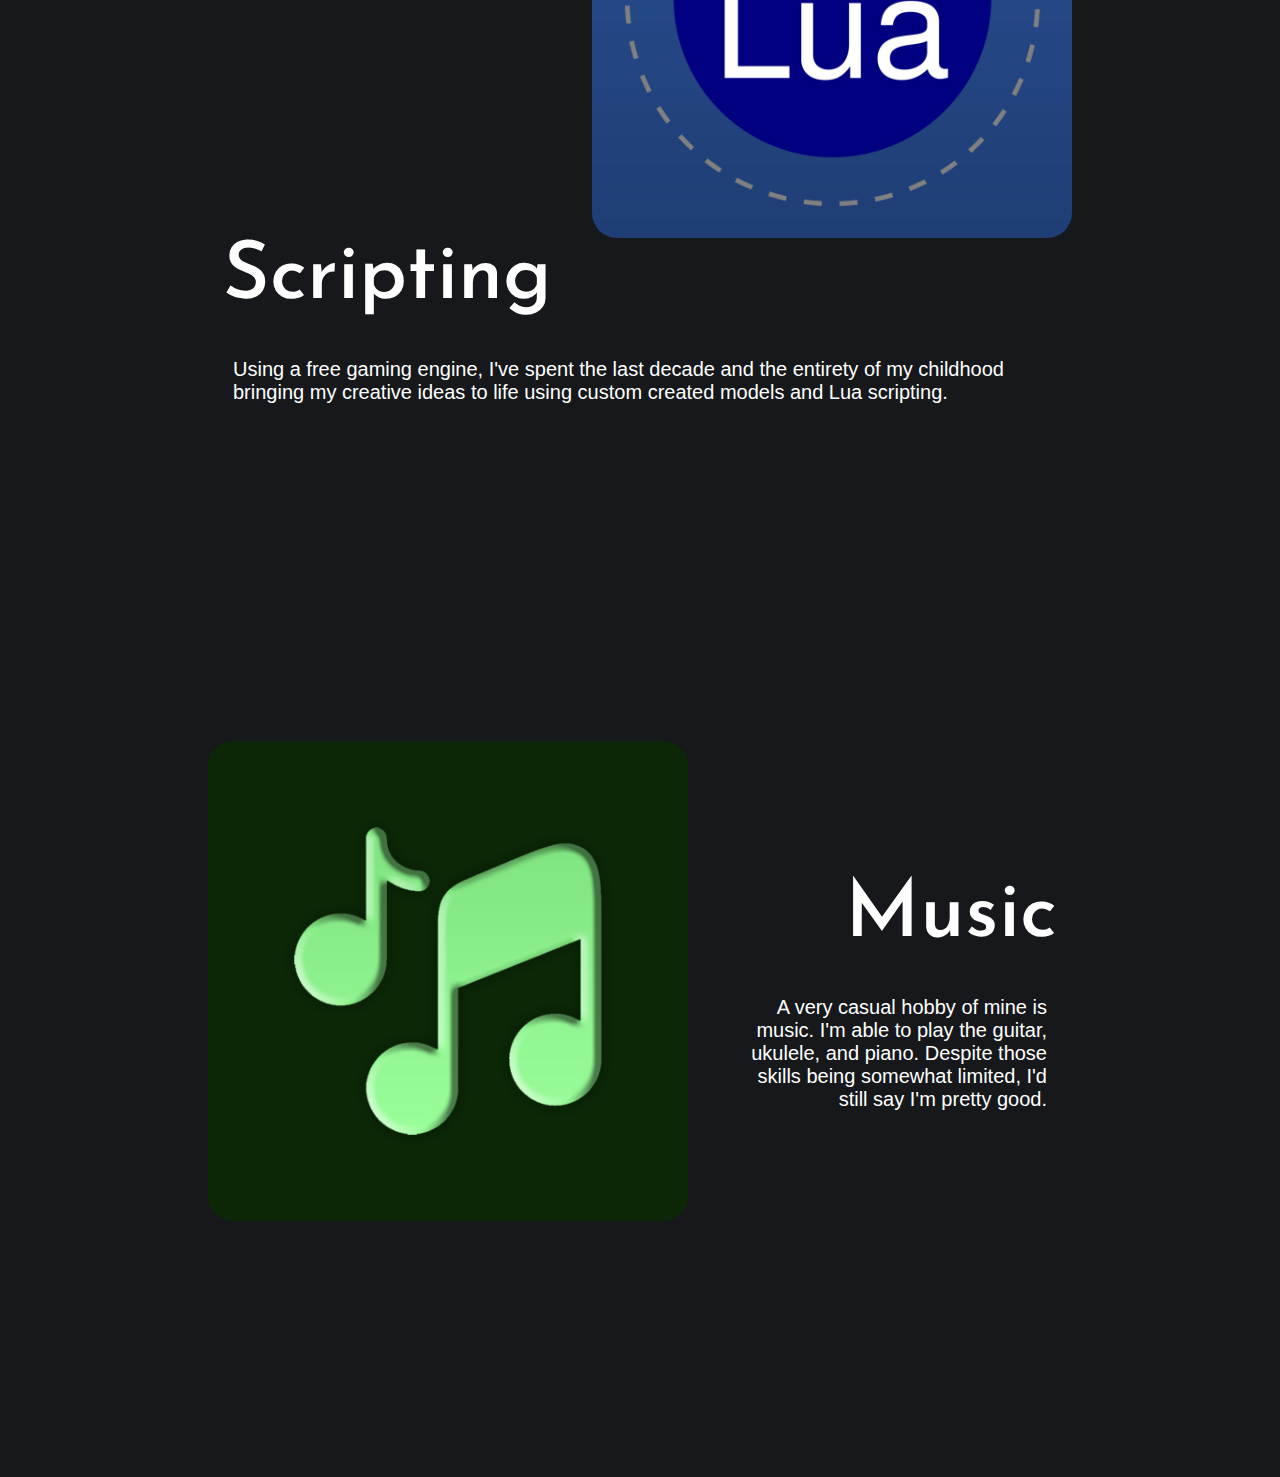
==== commit 129395be: "connected JS" ====
--- a/about.html
+++ b/about.html
@@ -17,6 +17,7 @@
         <meta name="viewport" content="width=device-width, initial-scale=1.0">
         <title>Home</title>
         <link rel="stylesheet" href="style.css">
+        <script src="javascript.js"></script>
     </head>
     <body>
         <nav>
--- a/style.css
+++ b/style.css
@@ -51,7 +51,7 @@
 }
 
 #block {
-    margin: 10em 15% 10em 15%;
+    margin: 15em 15% 15em 15%;
     min-height: 20em;
     overflow: hidden;
 }
--- a/style.css
+++ b/style.css
@@ -51,7 +51,7 @@
 }
 
 #block {
-    margin: 10em 15% 10em 15%;
+    margin: 15em 15% 15em 15%;
     min-height: 20em;
     overflow: hidden;
 }
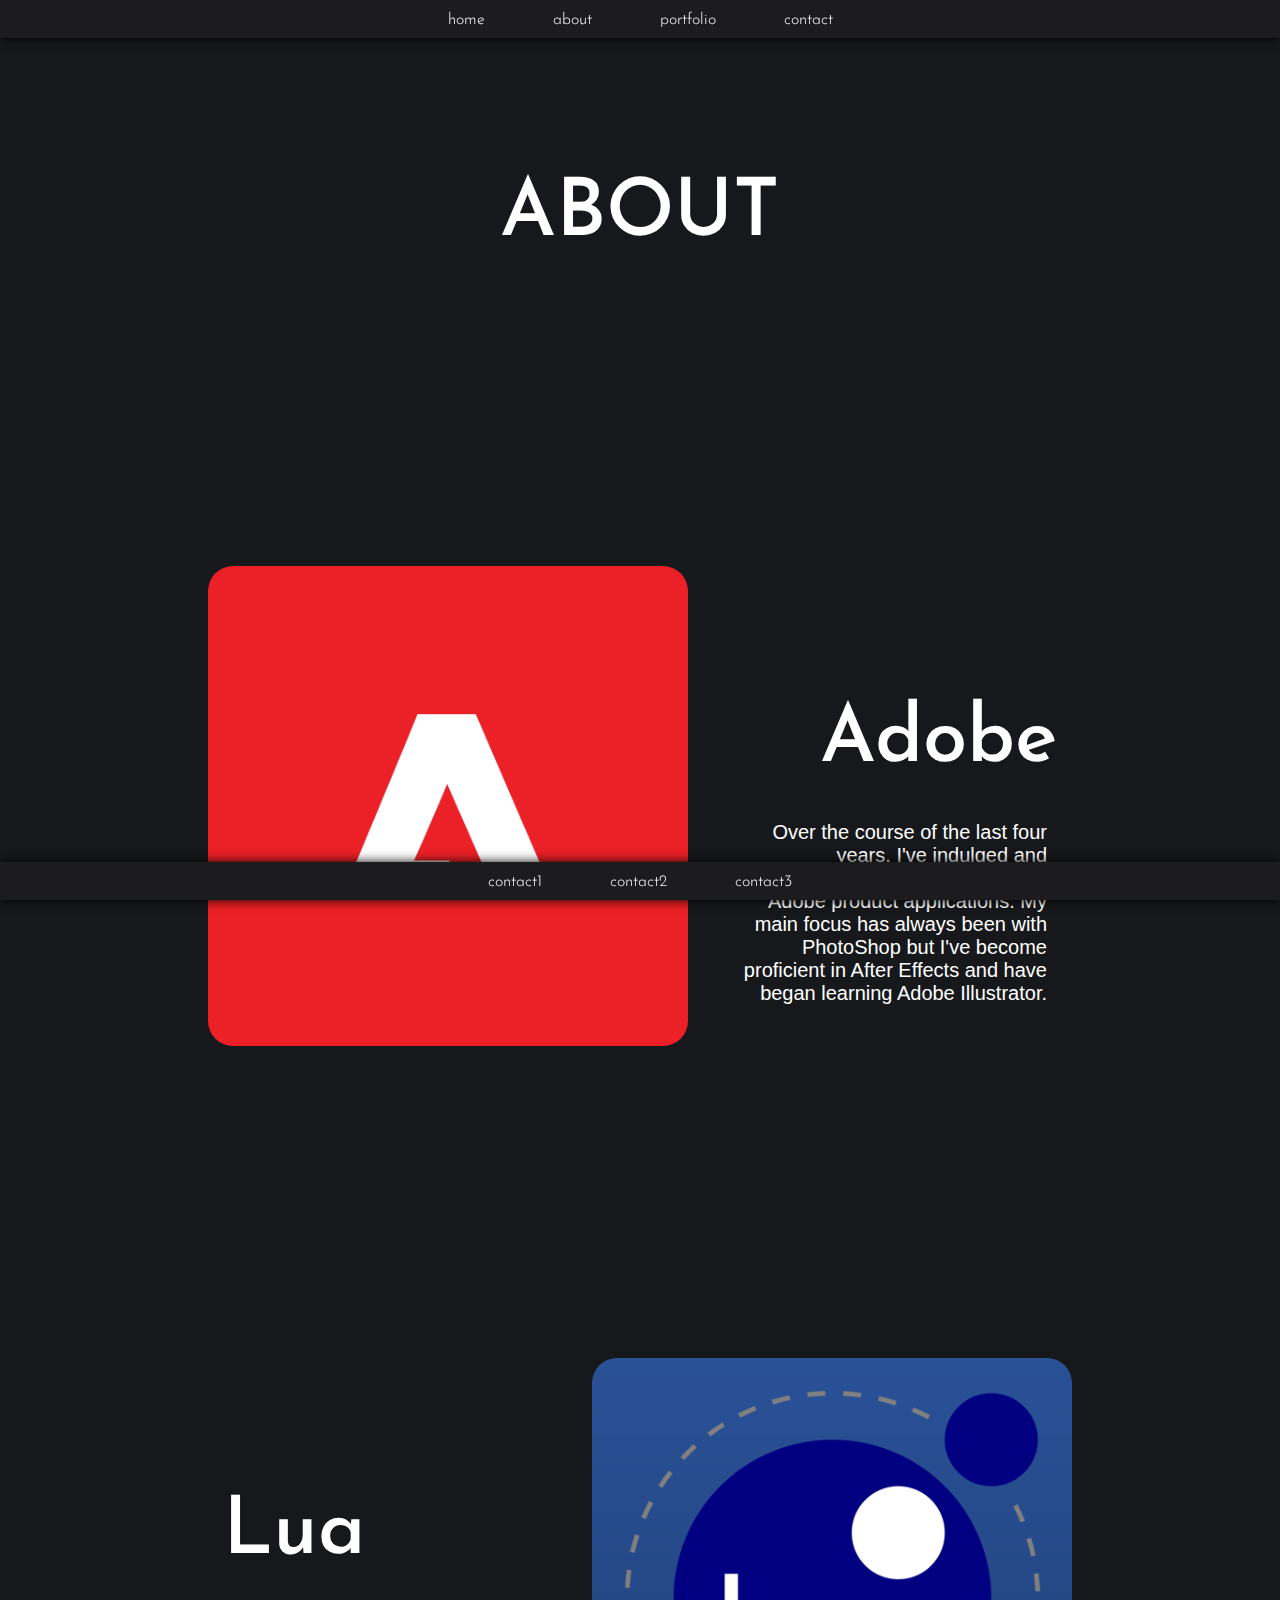
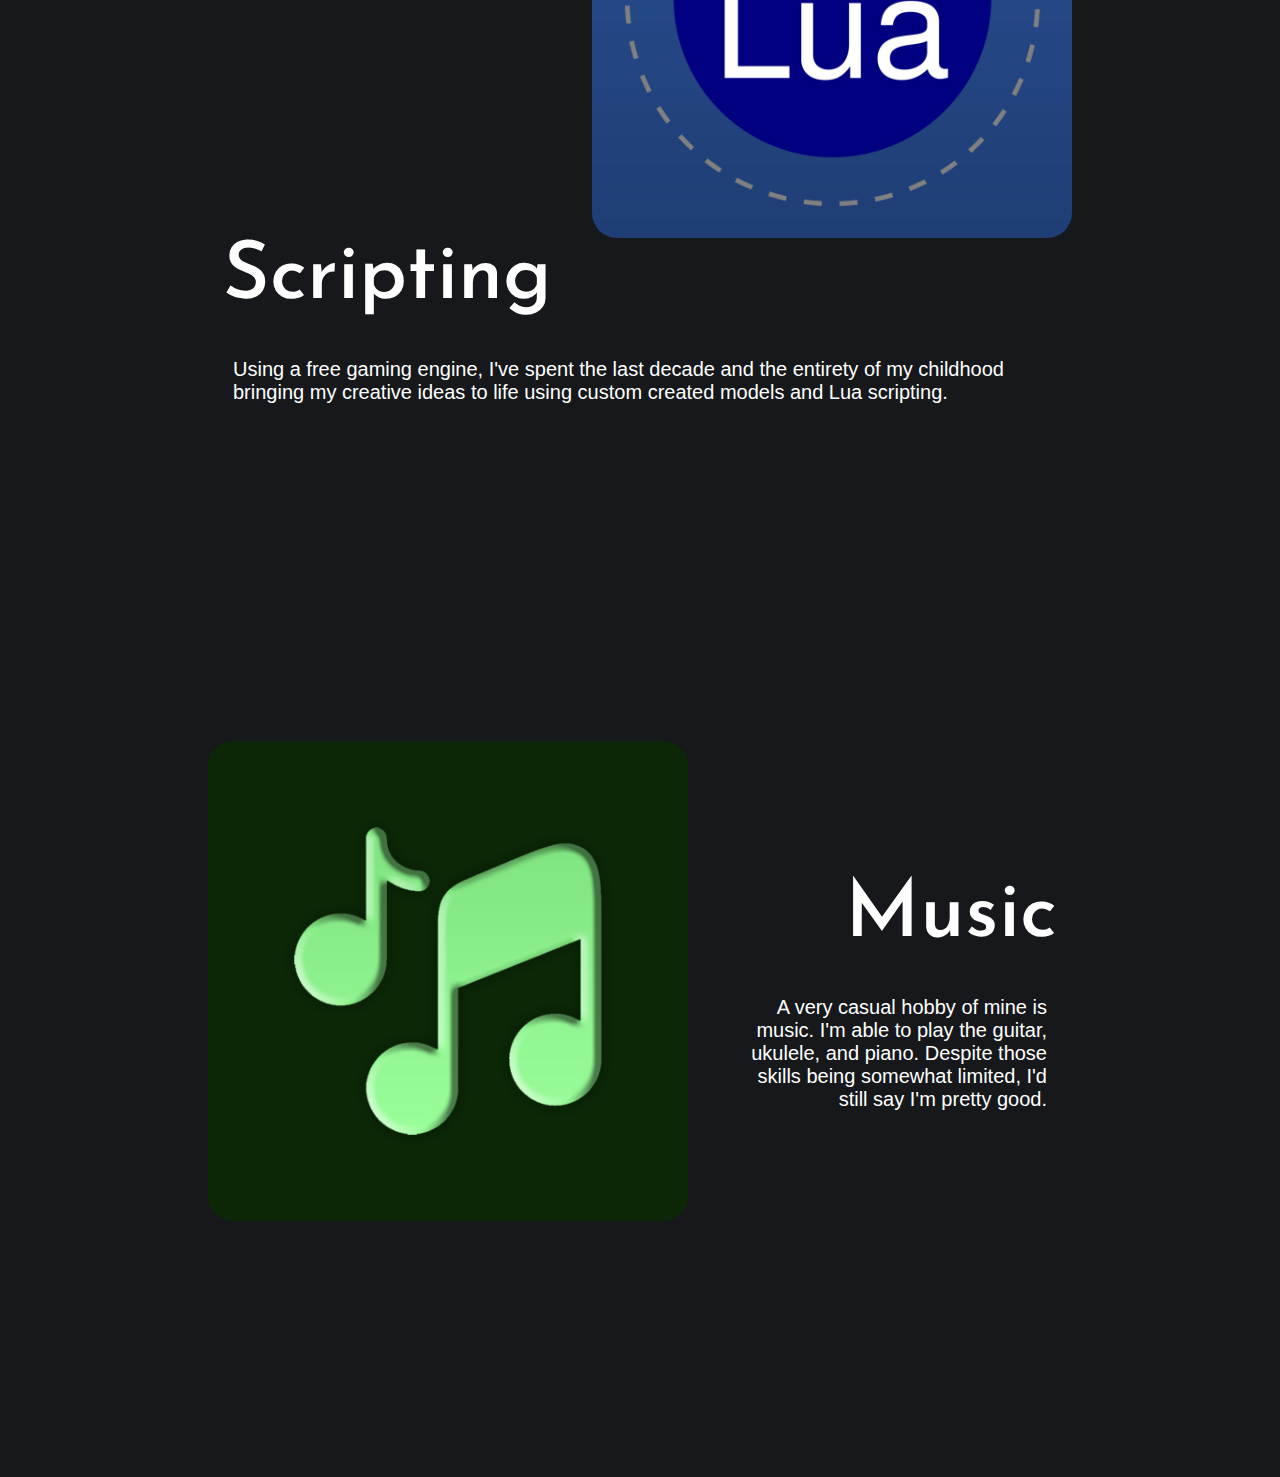
==== commit fbf0af6c: "finished contact page, submission page, and updated body sections to use flex." ====
--- a/about.html
+++ b/about.html
@@ -26,6 +26,7 @@
                     <a href="index.html">home</a>
                     <a href="about.html">about</a>
                     <a href="portfolio.html">portfolio</a>
+                    <a href="contact.html">contact</a>
                 </div>
             </section>
         </nav>
--- a/style.css
+++ b/style.css
@@ -1,5 +1,6 @@
 
 body {
+    flex: auto;
     margin: 0;
     padding: 0;
     background-color: rgb(22, 24, 27);
@@ -149,4 +150,49 @@
     text-align: right;
     color: rgb(255, 255, 255);
     font-family: 'Lucida Sans', 'Lucida Sans Regular', 'Lucida Grande', 'Lucida Sans Unicode', Geneva, Verdana, sans-serif;
+}
+
+#centertext {
+    text-align: center;
+}
+
+#farea {
+    flex: auto;
+    flex-direction: column;
+    justify-content: center;
+    text-align: center;
+    font-family: 'Josefin Sans', sans-serif;
+    color: white;
+    margin: 2em 15% 2em 15%;
+    min-height: 20em;
+    overflow: hidden;
+}
+
+form, textarea, input {
+    flex: 1 1 auto;
+    align-items: center;
+}
+
+textarea, input{
+    margin: 1em;
+    border-radius: 25px;
+    border: 0px;
+    padding: 5px;
+    width: 25vh;
+}
+
+input {
+    height: 2vh;
+}
+
+#submit {
+    padding: 0px 2em;
+    color: rgb(0, 0, 0);
+    font-family: 'Josefin Sans', sans-serif;
+    text-decoration: none;
+}
+
+#submit:hover {
+    transition: 0.3s ease 0s;
+    background-color: rgb(99, 171, 219);
 }--- a/style.css
+++ b/style.css
@@ -1,5 +1,6 @@
 
 body {
+    flex: auto;
     margin: 0;
     padding: 0;
     background-color: rgb(22, 24, 27);
@@ -149,4 +150,49 @@
     text-align: right;
     color: rgb(255, 255, 255);
     font-family: 'Lucida Sans', 'Lucida Sans Regular', 'Lucida Grande', 'Lucida Sans Unicode', Geneva, Verdana, sans-serif;
+}
+
+#centertext {
+    text-align: center;
+}
+
+#farea {
+    flex: auto;
+    flex-direction: column;
+    justify-content: center;
+    text-align: center;
+    font-family: 'Josefin Sans', sans-serif;
+    color: white;
+    margin: 2em 15% 2em 15%;
+    min-height: 20em;
+    overflow: hidden;
+}
+
+form, textarea, input {
+    flex: 1 1 auto;
+    align-items: center;
+}
+
+textarea, input{
+    margin: 1em;
+    border-radius: 25px;
+    border: 0px;
+    padding: 5px;
+    width: 25vh;
+}
+
+input {
+    height: 2vh;
+}
+
+#submit {
+    padding: 0px 2em;
+    color: rgb(0, 0, 0);
+    font-family: 'Josefin Sans', sans-serif;
+    text-decoration: none;
+}
+
+#submit:hover {
+    transition: 0.3s ease 0s;
+    background-color: rgb(99, 171, 219);
 }